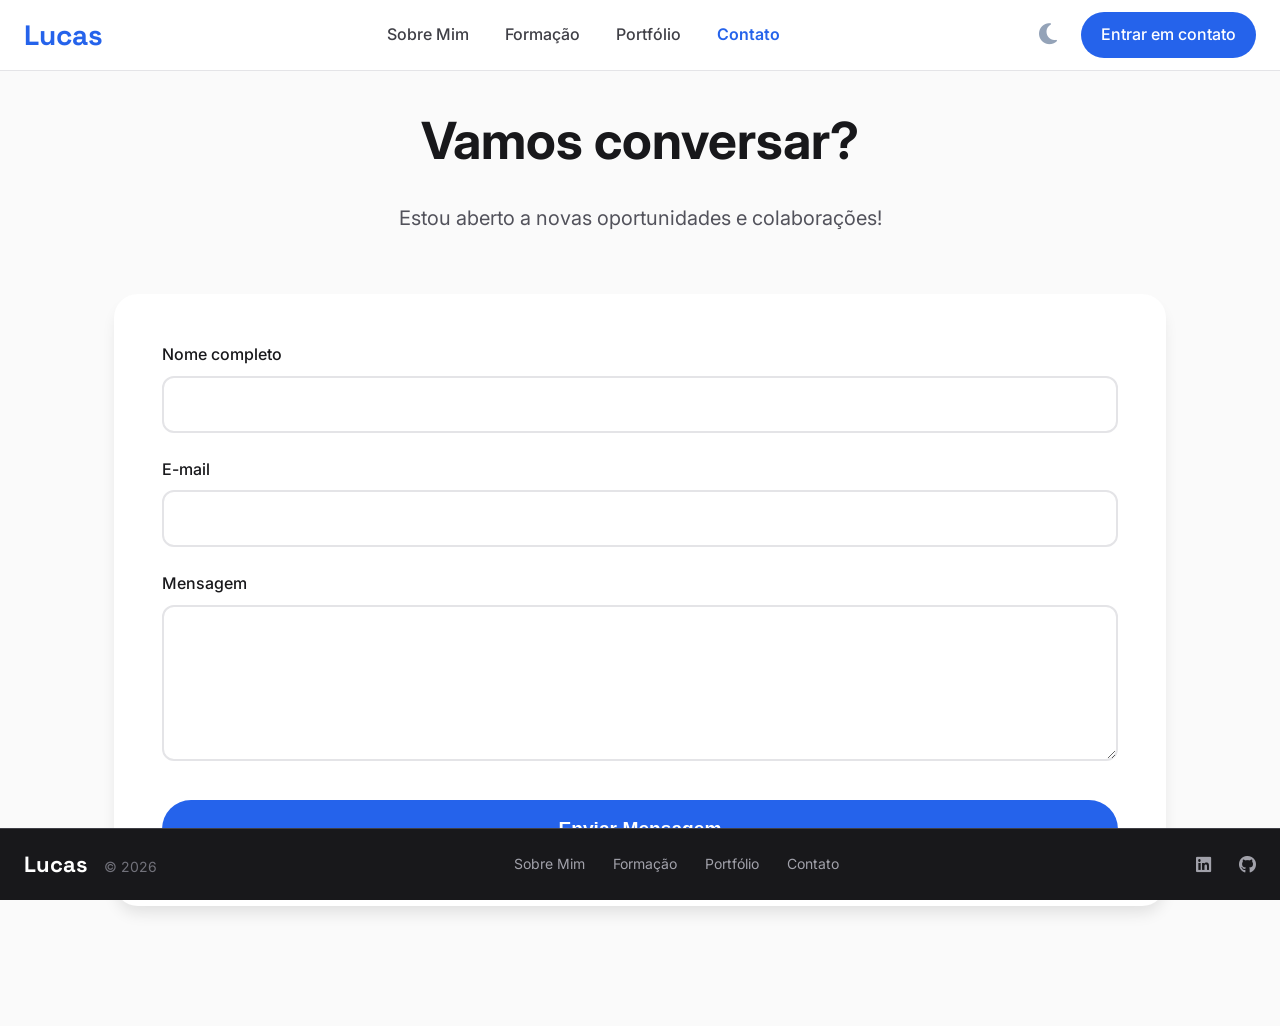
==== contato.html @ 41f2819e "initial commit" ====
<!DOCTYPE html>
<html lang="pt">
<head>
    <meta charset="UTF-8">
    <meta name="viewport" content="width=device-width, initial-scale=1.0">
    <title>Contato - Lucas Sanchez Vicente</title>
    <link rel="stylesheet" href="style.css">
    <link rel="stylesheet" href="https://cdnjs.cloudflare.com/ajax/libs/font-awesome/6.6.0/css/all.min.css">
</head>
<body>

    <nav>
        <div class="nav-container">
            <a href="index.html" class="logo">Lucas</a>
            
            <div class="nav-links" id="nav-links">
                <a href="index.html">Sobre Mim</a>
                <a href="formacao.html">Formação</a>
                <a href="portfolio.html">Portfólio</a>
                <a href="contato.html">Contato</a>
            </div>

            <div style="display: flex; align-items: center; gap: 16px;">
                <!-- Botão Dark Mode -->
                <button onclick="toggleTema()" 
                        style="background: none; border: none; font-size: 1.5rem; cursor: pointer; padding: 8px; border-radius: 50%; color: #94a3b8;"
                        title="Alternar tema">
                    <i class="fas fa-moon" id="theme-icon"></i>
                </button>

                <a href="contato.html" class="btn-contact">Entrar em contato</a>
            </div>
        </div>
    </nav>

    <main style="padding-top: 100px; padding-bottom: 120px; max-width: 1100px; margin: 0 auto; padding-left: 24px; padding-right: 24px;">
        <h1 style="font-size: 3.2rem; text-align: center; margin-bottom: 20px;">Vamos conversar?</h1>
        <p style="text-align: center; font-size: 1.25rem; color: #52525b; margin-bottom: 60px;">
            Estou aberto a novas oportunidades e colaborações!
        </p>

        <form id="form-contato" onsubmit="return handleSubmit(event)" class="form-card"
            style="background: white; padding: 48px; border-radius: 24px; box-shadow: 0 10px 15px -3px rgb(0 0 0 / 0.1);">
            
            <div style="margin-bottom: 24px;">
                <label style="display: block; margin-bottom: 8px; font-weight: 500;">Nome completo</label>
                <input type="text" id="nome" required 
                    style="width: 100%; padding: 16px; border: 2px solid #e4e4e7; border-radius: 12px; font-size: 1.1rem;">
            </div>

            <div style="margin-bottom: 24px;">
                <label style="display: block; margin-bottom: 8px; font-weight: 500;">E-mail</label>
                <input type="email" id="email" required 
                    style="width: 100%; padding: 16px; border: 2px solid #e4e4e7; border-radius: 12px; font-size: 1.1rem;">
            </div>

            <div style="margin-bottom: 32px;">
                <label style="display: block; margin-bottom: 8px; font-weight: 500;">Mensagem</label>
                <textarea id="mensagem" rows="6" required 
                        style="width: 100%; padding: 16px; border: 2px solid #e4e4e7; border-radius: 12px; font-size: 1.1rem; resize: vertical;"></textarea>
            </div>

            <button type="submit" 
                    style="width: 100%; padding: 18px; background: #2563eb; color: white; border: none; border-radius: 9999px; font-size: 1.2rem; font-weight: 600; cursor: pointer;">
                Enviar Mensagem
            </button>
        </form>
    </main>

    <!-- RODAPÉ -->
    <footer>
        <div class="footer-content">
            <div>
                <span class="logo" style="color: white; font-size: 22px;">Lucas</span>
                <span style="margin-left: 12px; color: #71717a;">© 2026</span>
            </div>
            
            <div>
                <a href="index.html">Sobre Mim</a>
                <a href="formacao.html">Formação</a>
                <a href="portfolio.html">Portfólio</a>
                <a href="contato.html">Contato</a>
            </div>
            
            <div>
                <a href="https://br.linkedin.com/in/lucas-sanchez-vicente-836632349" target="_blank">
                    <i class="fab fa-linkedin fa-lg"></i>
                </a>
                <a href="https://github.com/sanchezzz03" target="_blank" style="margin-left: 24px;">
                    <i class="fab fa-github fa-lg"></i>
                </a>
            </div>
        </div>
    </footer>

    <script src="script.js"></script>
    <script>
        function handleSubmit(e) {
            e.preventDefault();
            if (validarFormulario()) {
                const form = document.getElementById("form-contato");
                simularEnvioFormulario(form);
            }
        }
    </script>
</body>
</html>
---- style.css ----
/* fonte */
@import url('https://fonts.googleapis.com/css2?family=Inter:wght@400;500;600;700&family=Space+Grotesk:wght@500;600;700&display=swap');

:root {
    --blue: #2563eb;
}

/* GERAL */
* {
    margin: 0;
    padding: 0;
    box-sizing: border-box;
}

body {
    font-family: 'Inter', system-ui, sans-serif;
    line-height: 1.6;
    color: #18181b;
    background: #fafafa;
}

/* NAV */
nav {
    position: fixed;
    top: 0;
    left: 0;
    right: 0;
    background: rgba(255, 255, 255, 0.95);
    backdrop-filter: blur(12px);
    border-bottom: 1px solid #e4e4e7;
    z-index: 1000;
}

.nav-container {
    max-width: 1280px;
    margin: 0 auto;
    padding: 0 24px;
    height: 70px;
    display: flex;
    align-items: center;
    justify-content: space-between;
}

.logo {
    font-family: 'Space Grotesk', sans-serif;
    font-size: 28px;
    font-weight: 700;
    color: var(--blue);
    text-decoration: none;
}

.nav-links a {
    margin-left: 32px;
    text-decoration: none;
    color: #3f3f46;
    font-weight: 500;
    transition: all 0.3s;
}

.nav-links a:hover,
.nav-links a.active {
    color: var(--blue);
    font-weight: 600;
}

.btn-contact {
    padding: 10px 20px;
    background: var(--blue);
    color: white;
    border-radius: 9999px;
    text-decoration: none;
    font-weight: 500;
    transition: all 0.3s;
}

.btn-contact:hover {
    background: #1d4ed8;
    transform: translateY(-2px);
}

/* FOOTER */
footer {
    position: fixed;
    bottom: 0;
    left: 0;
    right: 0;
    background: #18181b;
    color: #a1a1aa;
    padding: 18px 0;
    z-index: 900;
    border-top: 1px solid #3f3f46;
}

.footer-content {
    max-width: 1280px;
    margin: 0 auto;
    padding: 0 24px;
    display: flex;
    justify-content: space-between;
    align-items: center;
    font-size: 14px;
}

.footer-content a {
    color: #a1a1aa;
    text-decoration: none;
    margin-left: 24px;
    transition: color 0.3s;
}

.footer-content a:hover {
    color: white;
}

/* HERO */
.hero {
    min-height: 100vh;
    padding-top: 100px;
    display: grid;
    grid-template-columns: 1fr 1fr;
    align-items: center;
    max-width: 1280px;
    margin: 0 auto;
    padding: 0 24px;
    gap: 60px;
}

.hero-text h1 {
    font-size: 4.5rem;
    line-height: 1.1;
    margin-bottom: 16px;
}

.hero-text .subtitle {
    font-size: 2.8rem;
    color: #52525b;
    margin-bottom: 24px;
}

.hero-text p {
    font-size: 1.25rem;
    color: #52525b;
    max-width: 420px;
    margin-bottom: 40px;
}

.hero-buttons {
    display: flex;
    gap: 16px;
}

.btn {
    padding: 16px 32px;
    border-radius: 9999px;
    font-size: 1.1rem;
    font-weight: 500;
    text-decoration: none;
    display: inline-flex;
    align-items: center;
    gap: 10px;
    transition: all 0.3s;
}

.btn-primary {
    background: var(--blue);
    color: white;
}

.btn-primary:hover {
    background: #1d4ed8;
}

.btn-secondary {
    border: 2px solid #d4d4d8;
    color: #3f3f46;
}

.btn-secondary:hover {
    border-color: #71717a;
}

/* Foto com blob */
.hero-image {
    position: relative;
    display: flex;
    justify-content: center;
}

.hero-image img {
    width: 380px;
    height: 380px;
    object-fit: cover;
    border-radius: 24px;
    border: 8px solid white;
    box-shadow: 0 25px 50px -12px rgb(0 0 0 / 0.25);
}

.blob {
    position: absolute;
    width: 420px;
    height: 420px;
    background: var(--blue);
    border-radius: 50%;
    top: 50%;
    left: 50%;
    transform: translate(-50%, -50%) rotate(12deg);
    z-index: -1;
    opacity: 0.9;
}

/* Espaçamento para rodapé fixo */
main {
    padding-bottom: 140px;
}

/* CARDS (Formação e Portfólio) */
.formacao-card {
    background: white;
    padding: 32px;
    border-radius: 20px;
    box-shadow: 0 10px 15px -3px rgb(0 0 0 / 0.1);
    transition: all 0.3s;
}

/* DARK MODE */
.dark {
    --bg: #0f172a;
    --text: #e2e8f0;
    --accent: #60a5fa;
}

.dark body {
    background: var(--bg);
    color: var(--text);
}

/* Navbar */
.dark nav,
.dark .nav-container {
    background: rgba(15, 23, 42, 0.97);
}

.dark .nav-links a {
    color: #f1f5f9 !important;
}

.dark .nav-links a:hover,
.dark .nav-links a.active {
    color: var(--accent) !important;
}

/* Cards no Dark Mode */
.dark .formacao-card {
    background: transparent !important;
    box-shadow: none !important;
    border: 1px solid #334155;
}

.dark .formacao-card h2,
.dark .formacao-card strong {
    color: white !important;
}

.dark .formacao-card p {
    color: #cbd5e1 !important;
}

/* Hero */
.dark .subtitle {
    color: var(--accent) !important;
}

/* Formulário de Contato */
.dark form,
.dark .form-card {
    background: #1e2937 !important;
    color: white !important;
}

.dark form label {
    color: #e2e8f0 !important;
}

.dark form input,
.dark form textarea {
    background: #334155 !important;
    color: white !important;
    border: 2px solid #475569 !important;
}

.dark form input:focus,
.dark form textarea:focus {
    border-color: #60a5fa !important;
    background: #475569 !important;
}

/* Footer */
.dark footer {
    background: #020617;
}

/* Responsivo */
@media (max-width: 968px) {
    .hero {
        grid-template-columns: 1fr;
        text-align: center;
        padding: 40px 24px;
    }
    .nav-links a {
        margin-left: 16px;
        font-size: 0.95rem;
    }
}
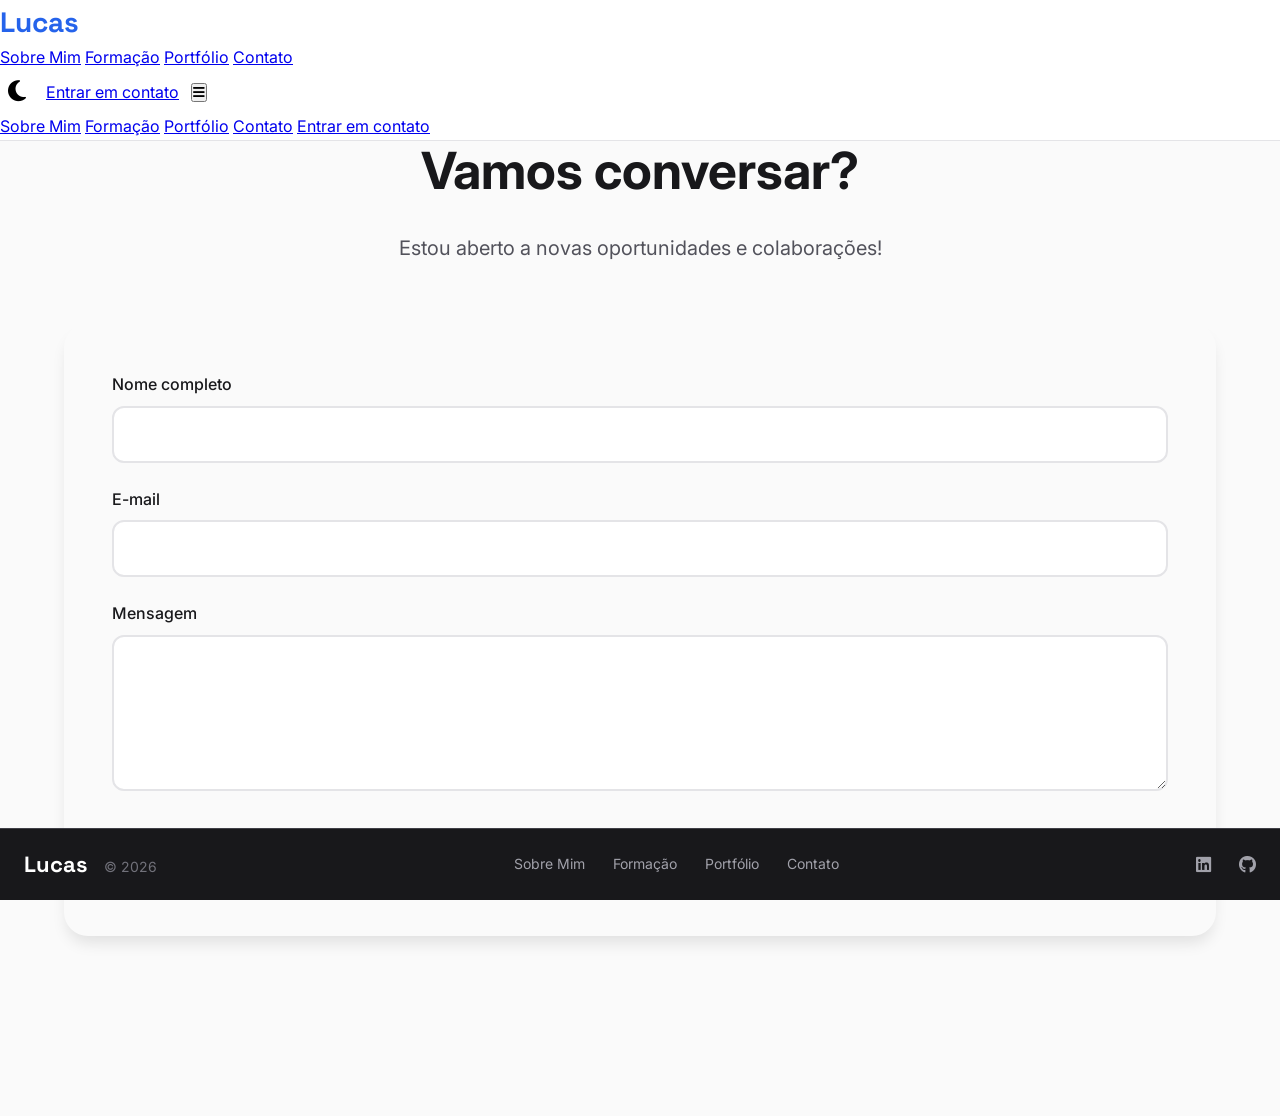
==== commit b7dd63e1: "update mobile" ====
--- a/contato.html
+++ b/contato.html
@@ -10,37 +10,51 @@
 <body>
 
     <nav>
-        <div class="nav-container">
+        <div class="nav-bar">
             <a href="index.html" class="logo">Lucas</a>
-            
-            <div class="nav-links" id="nav-links">
+
+            <!-- Links desktop -->
+            <div class="nav-menu" id="nav-menu">
                 <a href="index.html">Sobre Mim</a>
                 <a href="formacao.html">Formação</a>
                 <a href="portfolio.html">Portfólio</a>
                 <a href="contato.html">Contato</a>
             </div>
 
-            <div style="display: flex; align-items: center; gap: 16px;">
+            <div style="display: flex; align-items: center; gap: 12px;">
                 <!-- Botão Dark Mode -->
-                <button onclick="toggleTema()" 
-                        style="background: none; border: none; font-size: 1.5rem; cursor: pointer; padding: 8px; border-radius: 50%; color: #94a3b8;"
-                        title="Alternar tema">
+                <button onclick="toggleTema()" style="background: none; border: none; font-size: 1.5rem; cursor: pointer; padding: 8px; border-radius: 50%;">
                     <i class="fas fa-moon" id="theme-icon"></i>
                 </button>
 
-                <a href="contato.html" class="btn-contact">Entrar em contato</a>
+                <!-- Botão de Contato (desktop) -->
+                <a href="contato.html" class="contact-btn" id="btn-contact-desktop">Entrar em contato</a>
+
+                <!-- Menu Mobile -->
+                <button id="mobile-menu-toggle" class="mobile-menu-toggle">
+                    <i class="fas fa-bars"></i>
+                </button>
             </div>
+        </div>
+
+        <!-- Menu Mobile -->
+        <div id="mobile-menu" class="mobile-menu">
+            <a href="index.html">Sobre Mim</a>
+            <a href="formacao.html">Formação</a>
+            <a href="portfolio.html">Portfólio</a>
+            <a href="contato.html">Contato</a>
+            <a href="contato.html" class="contact-btn" style="margin-top: 20px; text-align: center;">Entrar em contato</a>
         </div>
     </nav>
 
-    <main style="padding-top: 100px; padding-bottom: 120px; max-width: 1100px; margin: 0 auto; padding-left: 24px; padding-right: 24px;">
+    <main style="padding-top: 130px; padding-bottom: 180px; max-width: 1200px; margin: 0 auto; padding-left: 24px; padding-right: 24px;">
         <h1 style="font-size: 3.2rem; text-align: center; margin-bottom: 20px;">Vamos conversar?</h1>
         <p style="text-align: center; font-size: 1.25rem; color: #52525b; margin-bottom: 60px;">
             Estou aberto a novas oportunidades e colaborações!
         </p>
 
-        <form id="form-contato" onsubmit="return handleSubmit(event)" class="form-card"
-            style="background: white; padding: 48px; border-radius: 24px; box-shadow: 0 10px 15px -3px rgb(0 0 0 / 0.1);">
+        <form id="form-contato" onsubmit="return handleSubmit(event)" class="contact-form"
+            style="padding: 48px; border-radius: 24px; box-shadow: 0 10px 15px -3px rgb(0 0 0 / 0.1);">
             
             <div style="margin-bottom: 24px;">
                 <label style="display: block; margin-bottom: 8px; font-weight: 500;">Nome completo</label>
@@ -74,21 +88,15 @@
                 <span class="logo" style="color: white; font-size: 22px;">Lucas</span>
                 <span style="margin-left: 12px; color: #71717a;">© 2026</span>
             </div>
-            
             <div>
                 <a href="index.html">Sobre Mim</a>
                 <a href="formacao.html">Formação</a>
                 <a href="portfolio.html">Portfólio</a>
                 <a href="contato.html">Contato</a>
             </div>
-            
             <div>
-                <a href="https://br.linkedin.com/in/lucas-sanchez-vicente-836632349" target="_blank">
-                    <i class="fab fa-linkedin fa-lg"></i>
-                </a>
-                <a href="https://github.com/sanchezzz03" target="_blank" style="margin-left: 24px;">
-                    <i class="fab fa-github fa-lg"></i>
-                </a>
+                <a href="https://br.linkedin.com/in/lucas-sanchez-vicente-836632349" target="_blank"><i class="fab fa-linkedin fa-lg"></i></a>
+                <a href="https://github.com/sanchezzz03" target="_blank" style="margin-left: 24px;"><i class="fab fa-github fa-lg"></i></a>
             </div>
         </div>
     </footer>
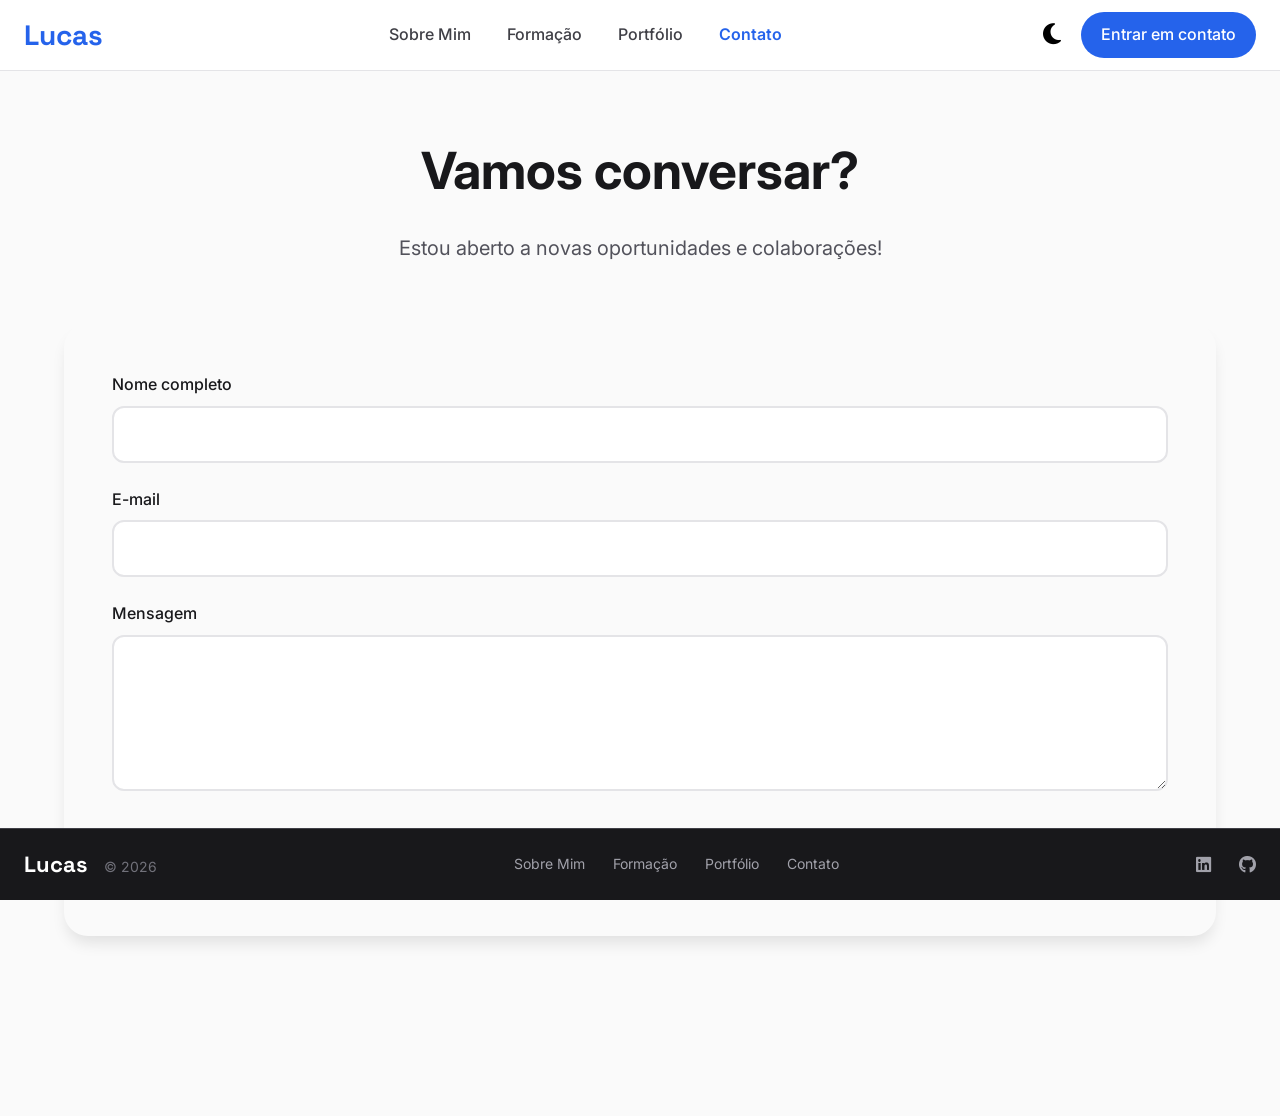
==== commit d9fc873b: "oganização de imagens e arquivos" ====
--- a/contato.html
+++ b/contato.html
@@ -4,7 +4,7 @@
     <meta charset="UTF-8">
     <meta name="viewport" content="width=device-width, initial-scale=1.0">
     <title>Contato - Lucas Sanchez Vicente</title>
-    <link rel="stylesheet" href="style.css">
+    <link rel="stylesheet" href="./css/style.css">
     <link rel="stylesheet" href="https://cdnjs.cloudflare.com/ajax/libs/font-awesome/6.6.0/css/all.min.css">
 </head>
 <body>
@@ -101,7 +101,7 @@
         </div>
     </footer>
 
-    <script src="script.js"></script>
+    <script src="./js/script.js"></script>
     <script>
         function handleSubmit(e) {
             e.preventDefault();
--- a/css/style.css
+++ b/css/style.css
@@ -0,0 +1,352 @@
+@import url('https://fonts.googleapis.com/css2?family=Inter:wght@400;500;600;700&family=Space+Grotesk:wght@500;600;700&display=swap');
+
+:root {
+    --blue: #2563eb;
+}
+
+/* ====================== ESTILOS GERAIS ====================== */
+* {
+    margin: 0;
+    padding: 0;
+    box-sizing: border-box;
+}
+
+body {
+    font-family: 'Inter', system-ui, sans-serif;
+    line-height: 1.6;
+    color: #18181b;
+    background: #fafafa;
+}
+
+/* ====================== NAV ====================== */
+nav {
+    position: fixed;
+    top: 0;
+    left: 0;
+    right: 0;
+    background: rgba(255, 255, 255, 0.95);
+    backdrop-filter: blur(12px);
+    border-bottom: 1px solid #e4e4e7;
+    z-index: 1000;
+}
+
+.nav-bar {
+    max-width: 1280px;
+    margin: 0 auto;
+    padding: 0 24px;
+    height: 70px;
+    display: flex;
+    align-items: center;
+    justify-content: space-between;
+}
+
+.logo {
+    font-family: 'Space Grotesk', sans-serif;
+    font-size: 28px;
+    font-weight: 700;
+    color: var(--blue);
+    text-decoration: none;
+}
+
+.nav-menu a {
+    margin-left: 32px;
+    text-decoration: none;
+    color: #3f3f46;
+    font-weight: 500;
+    transition: all 0.3s;
+}
+
+.nav-menu a:hover,
+.nav-menu a.active {
+    color: var(--blue);
+    font-weight: 600;
+}
+
+.contact-btn {
+    padding: 10px 20px;
+    background: var(--blue);
+    color: white;
+    border-radius: 9999px;
+    text-decoration: none;
+    font-weight: 500;
+    transition: all 0.3s;
+}
+
+.contact-btn:hover {
+    background: #1d4ed8;
+    transform: translateY(-2px);
+}
+
+/* ====================== FOOTER ====================== */
+footer {
+    position: fixed;
+    bottom: 0;
+    left: 0;
+    right: 0;
+    background: #18181b;
+    color: #a1a1aa;
+    padding: 18px 0;
+    z-index: 900;
+    border-top: 1px solid #3f3f46;
+}
+
+.footer-content {
+    max-width: 1280px;
+    margin: 0 auto;
+    padding: 0 24px;
+    display: flex;
+    justify-content: space-between;
+    align-items: center;
+    font-size: 14px;
+}
+
+.footer-content a {
+    color: #a1a1aa;
+    text-decoration: none;
+    margin-left: 24px;
+    transition: color 0.3s;
+}
+
+.footer-content a:hover {
+    color: white;
+}
+
+/* ====================== LANDING (ANTIGO HERO) ====================== */
+.landing-section {
+    min-height: 100vh;
+    padding-top: 100px;
+    display: grid;
+    grid-template-columns: 1fr 1fr;
+    align-items: center;
+    max-width: 1280px;
+    margin: 0 auto;
+    padding: 0 24px;
+    gap: 60px;
+}
+
+.landing-text h1 {
+    font-size: 4.5rem;
+    line-height: 1.1;
+    margin-bottom: 16px;
+}
+
+.landing-text .subtitle {
+    font-size: 2.8rem;
+    color: #52525b;
+    margin-bottom: 24px;
+}
+
+.landing-text p {
+    font-size: 1.25rem;
+    color: #52525b;
+    max-width: 420px;
+    margin-bottom: 40px;
+}
+
+.landing-buttons {
+    display: flex;
+    gap: 16px;
+}
+
+.btn {
+    padding: 16px 32px;
+    border-radius: 9999px;
+    font-size: 1.1rem;
+    font-weight: 500;
+    text-decoration: none;
+    display: inline-flex;
+    align-items: center;
+    gap: 10px;
+    transition: all 0.3s;
+}
+
+.btn-primary {
+    background: var(--blue);
+    color: white;
+}
+
+.btn-primary:hover {
+    background: #1d4ed8;
+}
+
+.btn-secondary {
+    border: 2px solid #d4d4d8;
+    color: #3f3f46;
+}
+
+.btn-secondary:hover {
+    border-color: #71717a;
+}
+
+/* Foto com blob */
+.landing-image {
+    position: relative;
+    display: flex;
+    justify-content: center;
+}
+
+.landing-image img {
+    width: 380px;
+    height: 380px;
+    object-fit: cover;
+    border-radius: 24px;
+    border: 8px solid white;
+    box-shadow: 0 25px 50px -12px rgb(0 0 0 / 0.25);
+}
+
+.blob {
+    position: absolute;
+    width: 420px;
+    height: 420px;
+    background: var(--blue);
+    border-radius: 50%;
+    top: 50%;
+    left: 50%;
+    transform: translate(-50%, -50%) rotate(12deg);
+    z-index: -1;
+    opacity: 0.9;
+}
+
+/* Espaçamento para rodapé fixo */
+main {
+    padding-bottom: 140px;
+}
+
+/* ====================== CARDS ====================== */
+.content-card {
+    background: white;
+    padding: 32px;
+    border-radius: 20px;
+    box-shadow: 0 10px 15px -3px rgb(0 0 0 / 0.1);
+    transition: all 0.3s;
+}
+
+/* ====================== DARK MODE ====================== */
+.dark {
+    --bg: #0f172a;
+    --text: #e2e8f0;
+    --accent: #60a5fa;
+}
+
+.dark body {
+    background: var(--bg);
+    color: var(--text);
+}
+
+.dark nav,
+.dark .nav-bar {
+    background: rgba(15, 23, 42, 0.97);
+}
+
+.dark .nav-menu a {
+    color: #f1f5f9 !important;
+}
+
+.dark .nav-menu a:hover,
+.dark .nav-menu a.active {
+    color: var(--accent) !important;
+}
+
+.dark .content-card {
+    background: transparent !important;
+    box-shadow: none !important;
+    border: 1px solid #334155;
+}
+
+.dark .content-card h2,
+.dark .content-card strong {
+    color: white !important;
+}
+
+.dark .content-card p {
+    color: #cbd5e1 !important;
+}
+
+.dark .subtitle {
+    color: var(--accent) !important;
+}
+
+/* Formulário de Contato */
+.dark form,
+.dark .contact-form {
+    background: #1e2937 !important;
+    color: white !important;
+}
+
+.dark form label {
+    color: #e2e8f0 !important;
+}
+
+.dark form input,
+.dark form textarea {
+    background: #334155 !important;
+    color: white !important;
+    border: 2px solid #475569 !important;
+}
+
+.dark form input:focus,
+.dark form textarea:focus {
+    border-color: #60a5fa !important;
+    background: #475569 !important;
+}
+
+.dark footer {
+    background: #020617;
+}
+
+/* ====================== MENU MOBILE ====================== */
+.mobile-menu-toggle {
+    display: none;
+    background: none;
+    border: none;
+    font-size: 1.8rem;
+    cursor: pointer;
+    color: #3f3f46;
+}
+
+.mobile-menu {
+    display: none;
+    flex-direction: column;
+    background: white;
+    padding: 20px;
+    border-top: 1px solid #e4e4e7;
+    position: absolute;
+    top: 70px;
+    left: 0;
+    right: 0;
+    box-shadow: 0 4px 6px rgba(0,0,0,0.1);
+}
+
+.mobile-menu a {
+    padding: 12px 0;
+    text-decoration: none;
+    color: #3f3f46;
+    font-weight: 500;
+    border-bottom: 1px solid #f1f1f1;
+}
+
+.mobile-menu a:last-child {
+    border-bottom: none;
+}
+
+.mobile-menu.active {
+    display: flex;
+}
+
+/* Responsivo */
+@media (max-width: 968px) {
+    .landing-section {
+        grid-template-columns: 1fr;
+        text-align: center;
+        padding: 40px 24px;
+    }
+    .nav-menu {
+        display: none;
+    }
+    .mobile-menu-toggle {
+        display: block;
+    }
+    .contact-btn {
+        display: none;
+    }
+}
